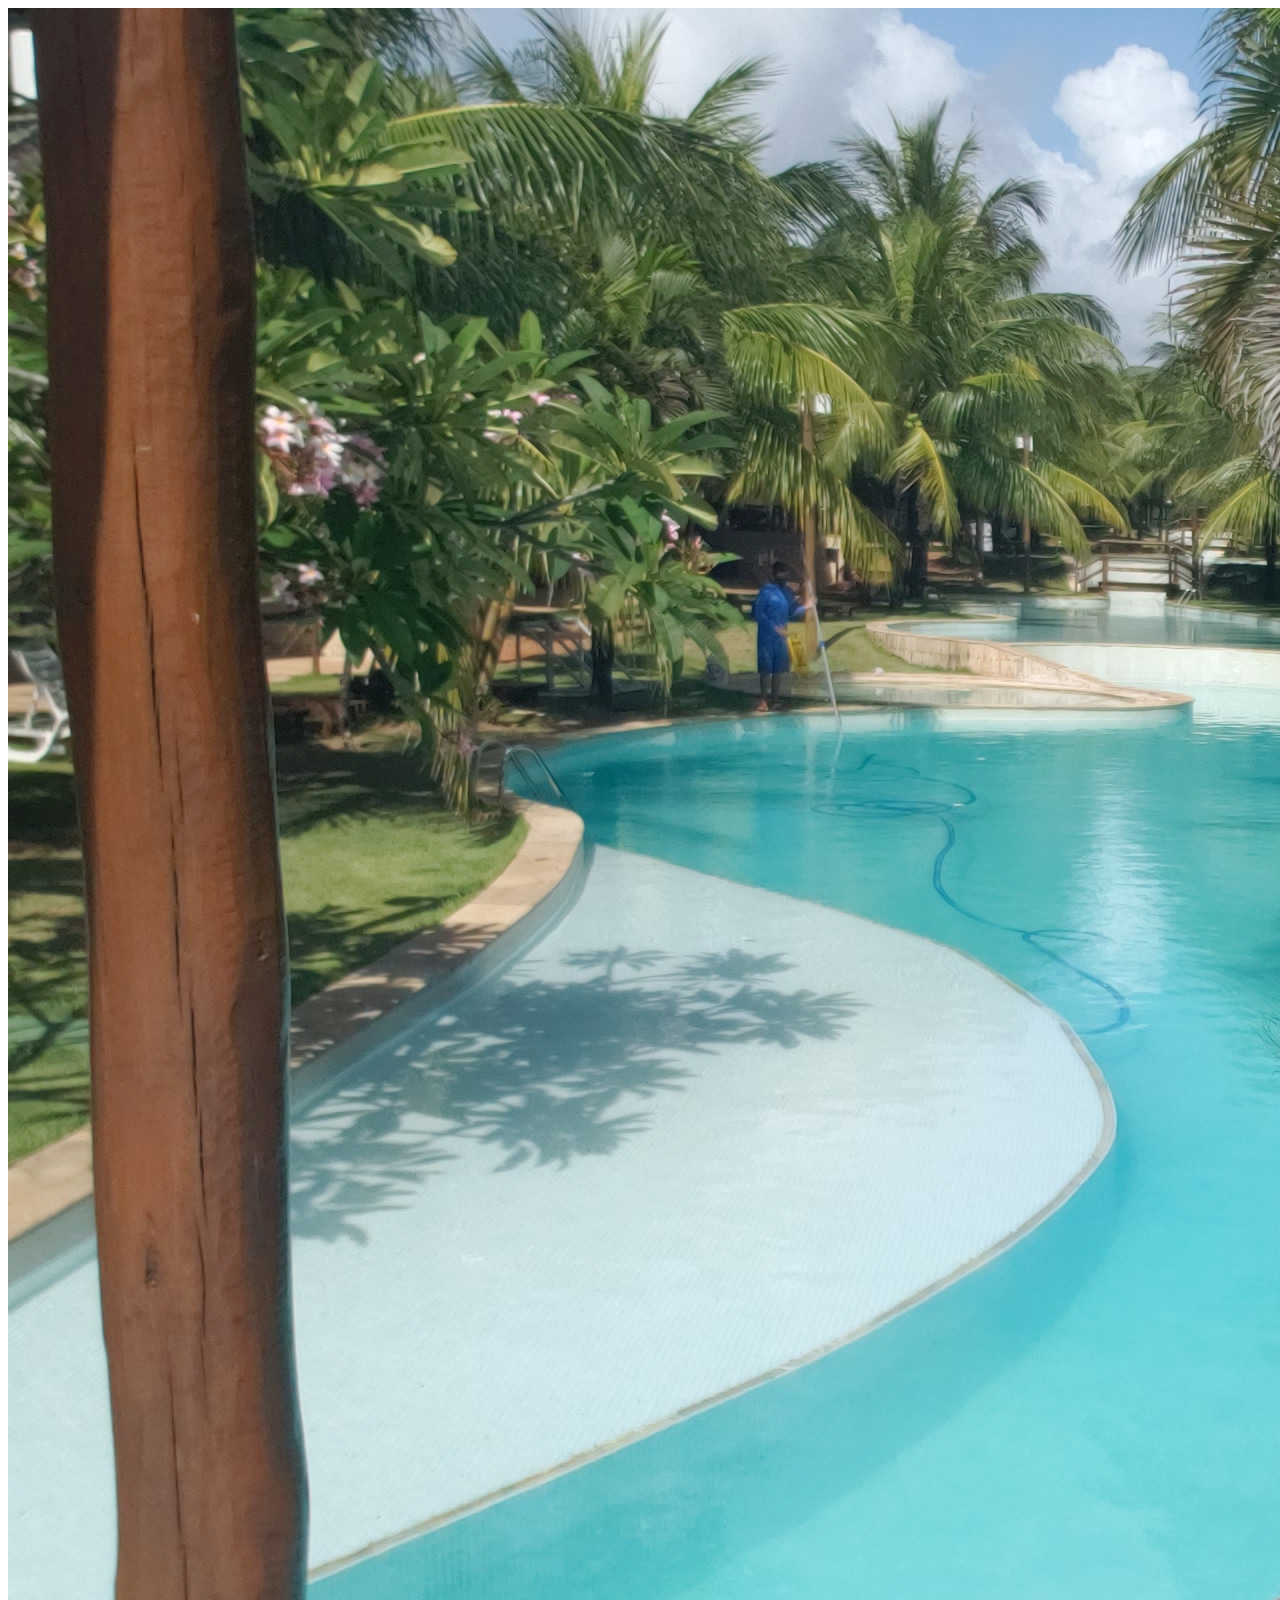
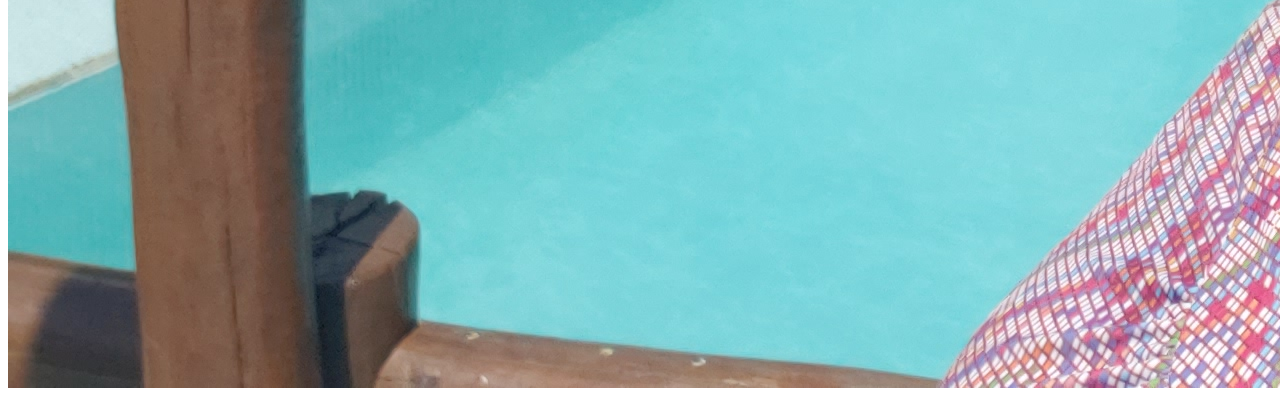
==== Day02/index.html @ 1eb770cd "Teste de commit" ====
<html lang="pt">
<head>
    <meta charset="UTF-8">
    <meta http-equiv="X-UA-Compatible" content="IE=edge">
    <meta name="viewport" content="width=device-width, initial-scale=1.0">
    <title>Jornada Dev - Day 02</title>
</head>
<body>
    <main class="resume-contents">
        <section class="left-section">
            <section class="left-section-content">
                <div class="profile">
                    <img class="profile-image" src="img/profile.jpg" alt="foto da Fernanda">
                    
                </div>
            </section>
        </section>
    </main>
</body>
</html>
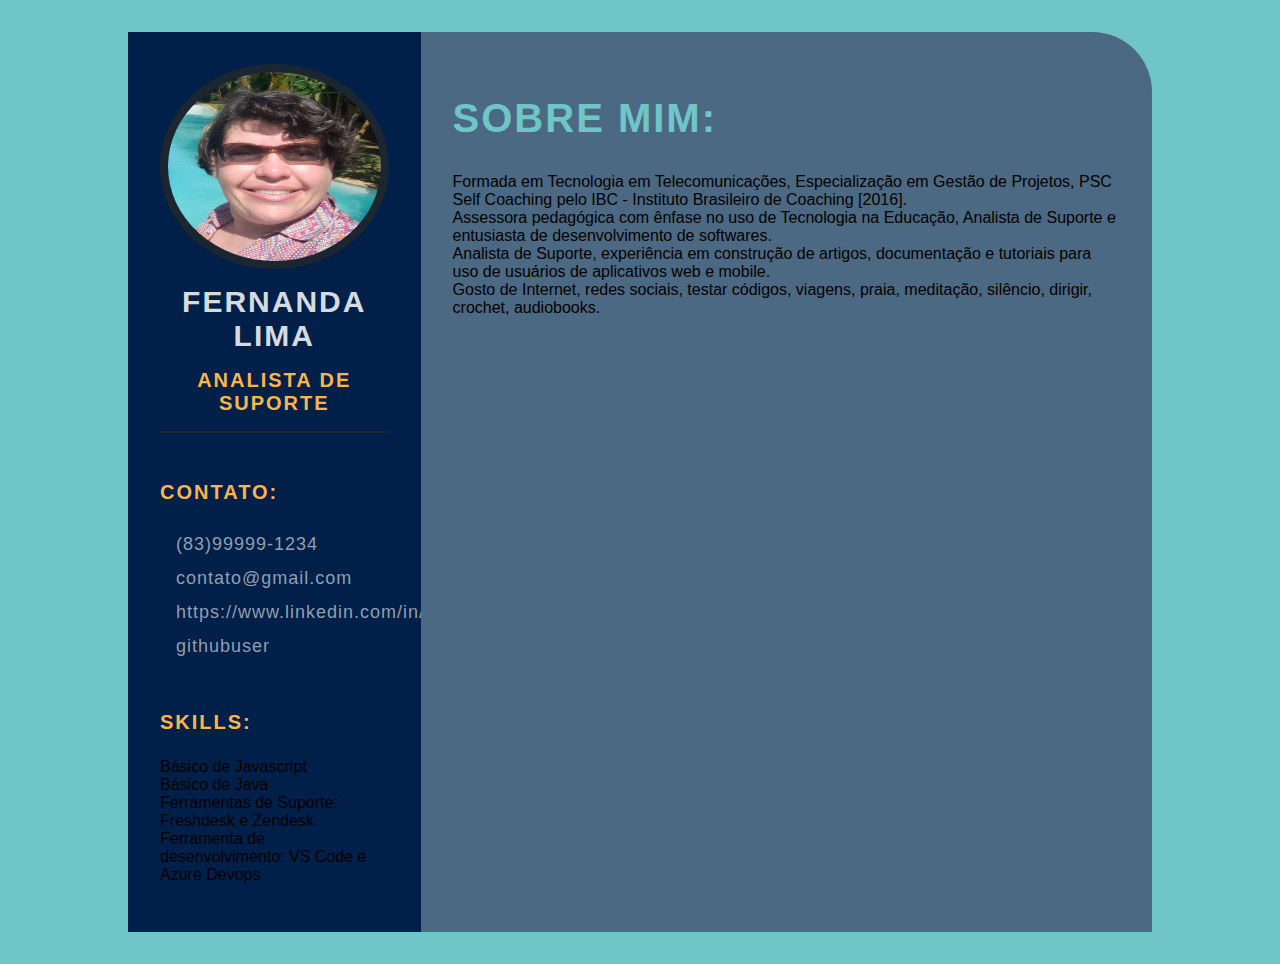
==== commit 7d1087d6: "Final da aula 2" ====
--- a/Day02/index.html
+++ b/Day02/index.html
@@ -4,16 +4,50 @@
     <meta http-equiv="X-UA-Compatible" content="IE=edge">
     <meta name="viewport" content="width=device-width, initial-scale=1.0">
     <title>Jornada Dev - Day 02</title>
+    <link rel="stylesheet" href="style.css">
 </head>
 <body>
     <main class="resume-contents">
         <section class="left-section">
-            <section class="left-section-content">
+            <section class="left-section-contents">
                 <div class="profile">
-                    <img class="profile-image" src="img/profile.jpg" alt="foto da Fernanda">
-                    
+                    <img class="profile-image" src="img/profile.jpg" width="205" height="205" alt="foto da Fernanda">
+                    <p class="name">Fernanda Lima</p>
+                    <p class="profession">Analista de Suporte</p>                    
+                </div>
+                <div class="contact-info">
+                    <p class="left-title">Contato:</p>
+                    <ul>
+                        <li><i class="fa fa-phone"></i>(83)99999-1234</li>
+                        <li><i class="fa fa-envelope"></i>contato@gmail.com</li>
+                        <li><i class="fa fa-linkedin"></i>https://www.linkedin.com/in/</li>
+                        <li><i class="fa fa-github"></i>githubuser</li>
+                    </ul>
+                </div>
+                <div class="skills">
+                    <p class="left-title">Skills:</p>
+                    <ul>
+                        <li>Básico de Javascript</li>
+                        <li>Básico de Java</li>
+                        <li>Ferramentas de Suporte: Freshdesk e Zendesk</li>
+                        <li>Ferramenta de desenvolvimento: VS Code e Azure Devops</li>
+                    </ul>
                 </div>
             </section>
+            
+        </section>
+        <section class="right-section">
+            <div class="right-section-contents">
+                <section class="about gap">
+                    <div class="right-title">Sobre mim:</div>
+                    <p class="about-me-content">
+                        Formada em Tecnologia em Telecomunicações, Especialização em Gestão de Projetos, PSC Self Coaching pelo IBC - Instituto Brasileiro de Coaching [2016]. <br>
+                        Assessora pedagógica com ênfase no uso de Tecnologia na Educação, Analista de Suporte e entusiasta de desenvolvimento de softwares.<br>
+                        Analista de Suporte, experiência em construção de artigos, documentação e tutoriais para uso de usuários de aplicativos web e mobile.<br>
+                        Gosto de Internet, redes sociais, testar códigos, viagens, praia, meditação, silêncio, dirigir, crochet, audiobooks.<br>
+                    </p>
+                </section>
+            </div>
         </section>
     </main>
 </body>
--- a/Day02/style.css
+++ b/Day02/style.css
@@ -0,0 +1,293 @@
+* {
+    margin: 0;
+    padding: 0;
+    box-sizing: border-box;
+    list-style: none;
+    font-family: 'Roboto', sans-serif;
+}
+
+body {
+    background-color: #70c6c7;
+}
+
+.resume-contents {
+    min-height: 100vh;
+    width: 80%;
+    margin: 2rem auto;
+    display: grid;
+    grid-template-columns: repeat(7, 1fr);
+}
+
+.left-section {
+    grid-column: span 2;
+    height: 100%;
+    background-color: #00204A;
+}
+
+.right-section {
+    grid-column: span 5;
+    height: 100%;
+    background-color: #4B6982;
+    border-radius: 0px 60px 0px 0px;
+}
+
+.left-section-contents{
+    padding: 2rem 2rem;
+}
+
+.profile {
+    width: 100%;
+    border-bottom: 2px solid #1B2631;
+}
+
+.profile .profile-image {
+    width: 100%;
+    border-radius: 50%;
+    border: 8px solid #1B2631;
+}
+
+.name {
+    color: #D6DBDF;
+    font-size: 30px;
+    letter-spacing: 2px;
+    text-transform: uppercase;
+    text-align: center;
+    font-weight: bold;
+    padding: 1rem 0;
+}
+
+.profession {
+    color: #FDB44B;
+    font-size: 20px;
+    text-transform: uppercase;
+    text-align: center;
+    letter-spacing: 2px;
+    font-weight: bold;
+    padding-bottom: 1rem;
+}
+
+/* .contact-info { border-bottom: 2px solid #1B2631; } */
+.left-title {
+    color: #FDB44B;
+    font-size: 20px;
+    letter-spacing: 2px;
+    text-transform: uppercase;
+    font-weight: bold;
+    display: flex;
+    align-items: center;
+    padding-top: 3rem;
+}
+
+.contact-info ul {
+    padding-top: 1.5rem;
+}
+
+.contact-info ul li,
+.references ul li {
+    padding: .4rem 0;
+    display: flex;
+    align-items: center;
+    color: #d6dbdfaf;
+    letter-spacing: 1px;
+    font-size: 18px;
+}
+
+.contact-info ul li i,
+.references ul li i {
+    padding-right: 1rem;
+    font-size: 18px;
+    color: #2E86C1;
+}
+
+.skills ul {
+    padding-top: 1.5rem;
+}
+.skills ul li p {
+    padding: .4rem 0;
+    color: #d6dbdfaf;
+    font-size: 18px;
+    letter-spacing: 1px;
+    display: flex;
+    align-items: center;
+    text-transform: uppercase;
+}
+
+.referance-name {
+    padding-top: 1.5rem;
+    padding-bottom: .4rem;
+    font-size: 18px;
+    color: #F9E79F;
+    letter-spacing: 1px;
+    text-transform: uppercase;
+}
+
+.referance-profession {
+    font-size: 16px;
+    color: #d6dbdfaf;
+    letter-spacing: 1px;
+    /* text-transform: uppercase; */
+    padding-bottom: .4rem;
+}
+
+
+.right-section-contents {
+    padding: 2rem 2rem;
+}
+
+.right-title {
+    color: #70C6C7;
+    font-size: 40px;
+    letter-spacing: 2px;
+    text-transform: uppercase;
+    font-weight: bold;
+    display: flex;
+    align-items: center;
+    padding: 2rem 0;
+    position: relative;
+}
+
+.gap {
+    padding-bottom: 2rem;
+}
+.about-me-contents {
+    font-size: 18px;
+    letter-spacing: 1px;
+    line-height: 2rem;
+    color: #F1F8FD;
+}
+
+.experience-contents,
+.education-contents,
+.awards-contents {
+    display: grid;
+    grid-template-columns: repeat(2, 1fr);
+    padding-bottom: 2rem;
+    color: #F1F8FD;
+}
+
+.exp-company-name,
+.education-school-name,
+.awards-company-name {
+    font-size: 25px;
+    font-weight: bold;
+    text-transform: uppercase;
+    letter-spacing: 1px;
+    color: #FDB44B;
+    padding-bottom: .4rem;
+}
+
+.exp-time-period,
+.educationp-time-period,
+.awards-time-period {
+    font-size: 18px;
+    letter-spacing: 1px;
+    line-height: 2rem;
+}
+
+.exp-position,
+.education-subject,
+.awards-name {
+    font-size: 25px;
+    font-weight: bold;
+    text-transform: uppercase;
+    letter-spacing: 1px;
+    color: #FDB44B;
+    padding-bottom: .4rem;
+}
+
+.exp-desc,
+.education-desc,
+.awards-desc {
+    font-size: 16px;
+    letter-spacing: 1px;
+    line-height: 1.5rem;
+    border-left: 3px solid #a5a3a3;
+    padding-left: 5px;
+}
+
+/* Media queries */
+@media screen and (max-width:780px) {
+    .experience-contents,
+    .education-contents,
+    .awards-contents {
+        grid-template-columns: repeat(1, 1fr);
+    }
+}
+
+@media screen and (max-width:780px) {
+    .left-section {
+        grid-column: span 3;
+    }
+    
+    .right-section {
+        grid-column: span 4;
+    }
+    
+}
+
+@media screen and (max-width:1200px) {
+    .resume-contents {
+        grid-template-columns: repeat(1, 1fr);
+    }
+}
+
+@media screen and (max-width:390px) {
+    .resume-contents {
+        width: 100%;
+        margin: 0 auto;
+    }
+
+    .name {
+        font-size: 20px;
+    }
+
+    .profession {
+        font-size: 18px;
+    }
+
+    .left-title {
+        font-size: 18px;
+    }
+
+    .right-title {
+        font-size: 18px;
+    }
+
+    .contact-info ul li,
+    .references ul li {
+        font-size: 12px;
+    }
+
+    .contact-info ul li i,
+    .references ul li i {
+        /* padding-right: 1rem; */
+        font-size: 12px;
+    }
+
+    .skills ul li p {
+        font-size: 12px;
+    }
+
+    .about-me-contents {
+        font-size: 16px;
+        line-height: 1.5rem;
+    }
+
+    .exp-company-name,
+    .education-school-name,
+    .awards-company-name {
+        font-size: 18px;
+    }
+
+    .exp-time-period,
+    .educationp-time-period,
+    .awards-time-period {
+        font-size: 16px;
+    }
+
+    .exp-position,
+    .education-subject,
+    .awards-name {
+        font-size: 18px;
+    }
+}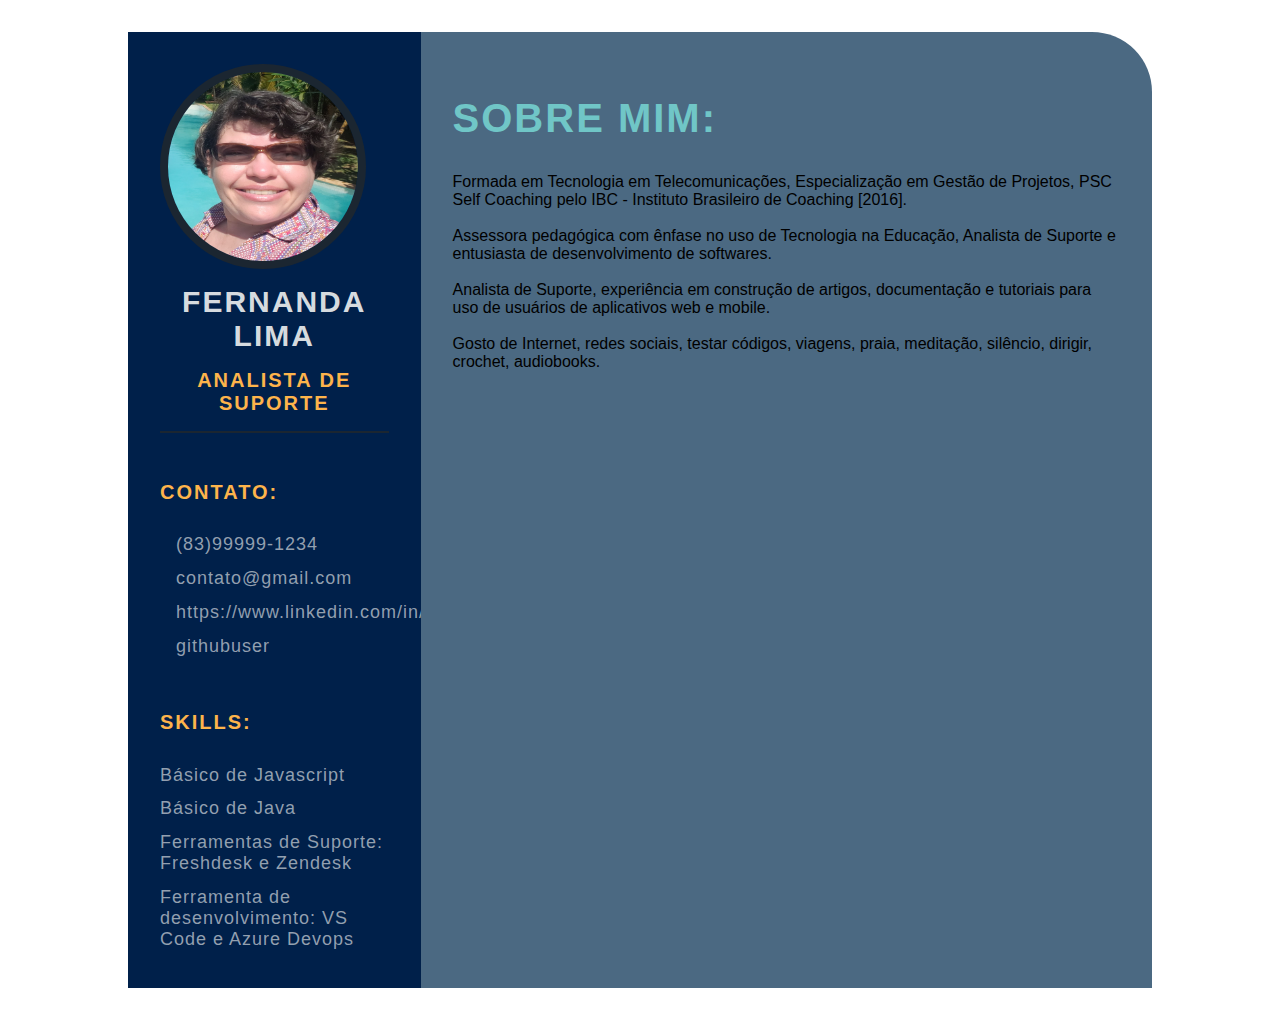
==== commit 1c01313e: "Melhorias do CSS" ====
--- a/Day02/index.html
+++ b/Day02/index.html
@@ -27,10 +27,10 @@
                 <div class="skills">
                     <p class="left-title">Skills:</p>
                     <ul>
-                        <li>Básico de Javascript</li>
-                        <li>Básico de Java</li>
-                        <li>Ferramentas de Suporte: Freshdesk e Zendesk</li>
-                        <li>Ferramenta de desenvolvimento: VS Code e Azure Devops</li>
+                        <li><p>Básico de Javascript</p></li>
+                        <li><p>Básico de Java</p></li>
+                        <li><p>Ferramentas de Suporte: Freshdesk e Zendesk</p></li>
+                        <li><p>Ferramenta de desenvolvimento: VS Code e Azure Devops</p></li>
                     </ul>
                 </div>
             </section>
@@ -41,10 +41,10 @@
                 <section class="about gap">
                     <div class="right-title">Sobre mim:</div>
                     <p class="about-me-content">
-                        Formada em Tecnologia em Telecomunicações, Especialização em Gestão de Projetos, PSC Self Coaching pelo IBC - Instituto Brasileiro de Coaching [2016]. <br>
-                        Assessora pedagógica com ênfase no uso de Tecnologia na Educação, Analista de Suporte e entusiasta de desenvolvimento de softwares.<br>
-                        Analista de Suporte, experiência em construção de artigos, documentação e tutoriais para uso de usuários de aplicativos web e mobile.<br>
-                        Gosto de Internet, redes sociais, testar códigos, viagens, praia, meditação, silêncio, dirigir, crochet, audiobooks.<br>
+                        <p>Formada em Tecnologia em Telecomunicações, Especialização em Gestão de Projetos, PSC Self Coaching pelo IBC - Instituto Brasileiro de Coaching [2016].</p> <br>
+                        <p>Assessora pedagógica com ênfase no uso de Tecnologia na Educação, Analista de Suporte e entusiasta de desenvolvimento de softwares.</p><br>
+                        <p>Analista de Suporte, experiência em construção de artigos, documentação e tutoriais para uso de usuários de aplicativos web e mobile.</p><br>
+                        <p>Gosto de Internet, redes sociais, testar códigos, viagens, praia, meditação, silêncio, dirigir, crochet, audiobooks.</p><br>
                     </p>
                 </section>
             </div>
--- a/Day02/style.css
+++ b/Day02/style.css
@@ -7,7 +7,7 @@
 }
 
 body {
-    background-color: #70c6c7;
+    background-color: #ffffff;
 }
 
 .resume-contents {
@@ -41,7 +41,7 @@
 }
 
 .profile .profile-image {
-    width: 100%;
+    width: 90%;
     border-radius: 50%;
     border: 8px solid #1B2631;
 }
@@ -109,7 +109,7 @@
     letter-spacing: 1px;
     display: flex;
     align-items: center;
-    text-transform: uppercase;
+    /* text-transform: uppercase; */
 }
 
 .referance-name {
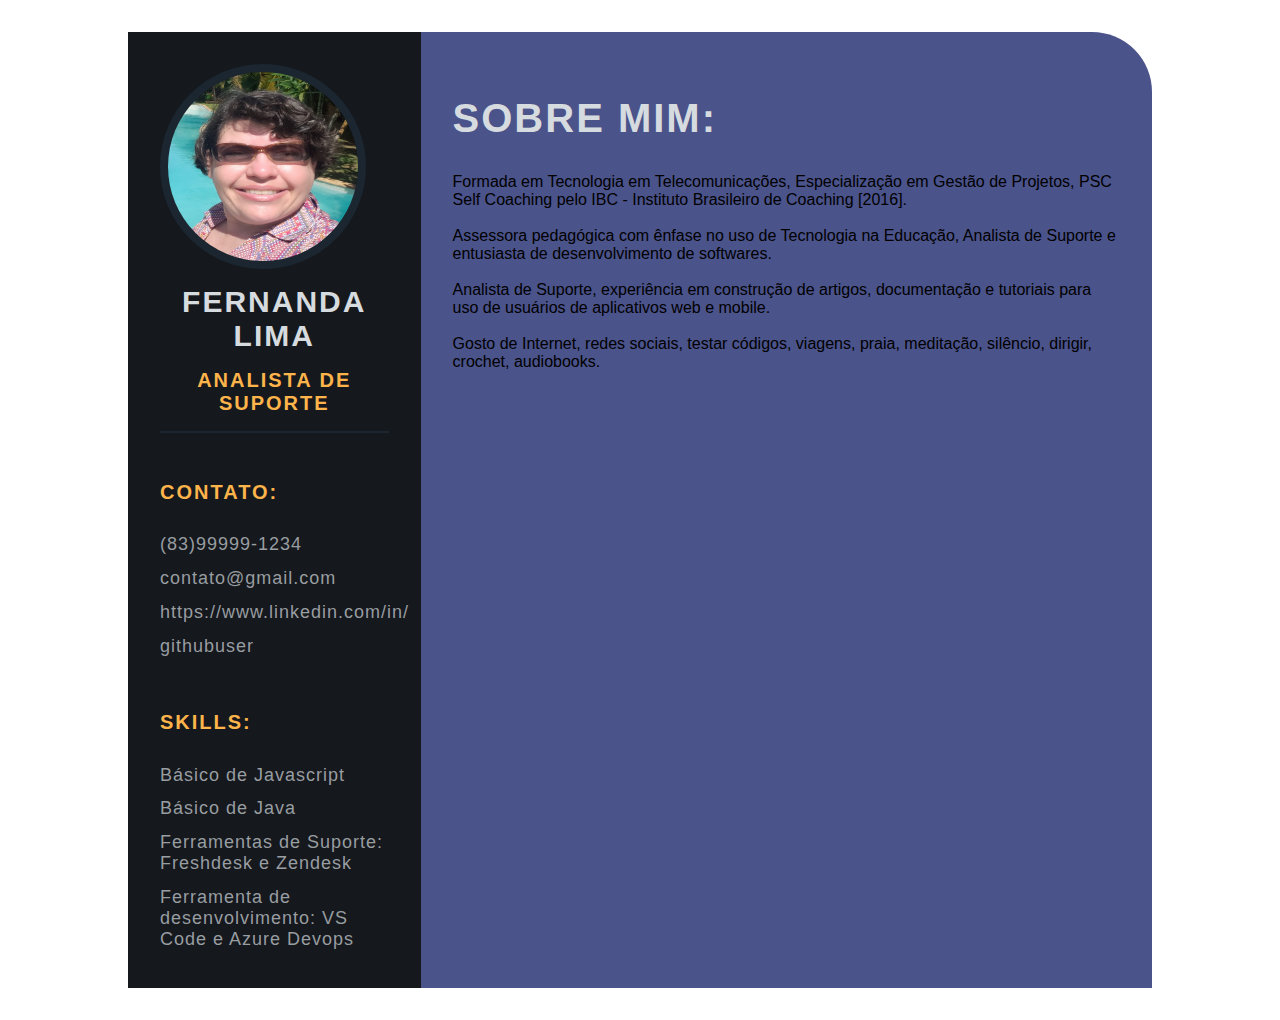
==== commit 11a932ec: "Melhoria no CSS" ====
--- a/Day02/index.html
+++ b/Day02/index.html
@@ -18,10 +18,10 @@
                 <div class="contact-info">
                     <p class="left-title">Contato:</p>
                     <ul>
-                        <li><i class="fa fa-phone"></i>(83)99999-1234</li>
-                        <li><i class="fa fa-envelope"></i>contato@gmail.com</li>
-                        <li><i class="fa fa-linkedin"></i>https://www.linkedin.com/in/</li>
-                        <li><i class="fa fa-github"></i>githubuser</li>
+                        <li>(83)99999-1234</li>
+                        <li>contato@gmail.com</li>
+                        <li>https://www.linkedin.com/in/</li>
+                        <li>githubuser</li>
                     </ul>
                 </div>
                 <div class="skills">
--- a/Day02/style.css
+++ b/Day02/style.css
@@ -21,13 +21,13 @@
 .left-section {
     grid-column: span 2;
     height: 100%;
-    background-color: #00204A;
+    background-color: #15191d;
 }
 
 .right-section {
     grid-column: span 5;
     height: 100%;
-    background-color: #4B6982;
+    background-color: #4b538b;
     border-radius: 0px 60px 0px 0px;
 }
 
@@ -135,7 +135,7 @@
 }
 
 .right-title {
-    color: #70C6C7;
+    color: #D6DBDF;
     font-size: 40px;
     letter-spacing: 2px;
     text-transform: uppercase;
